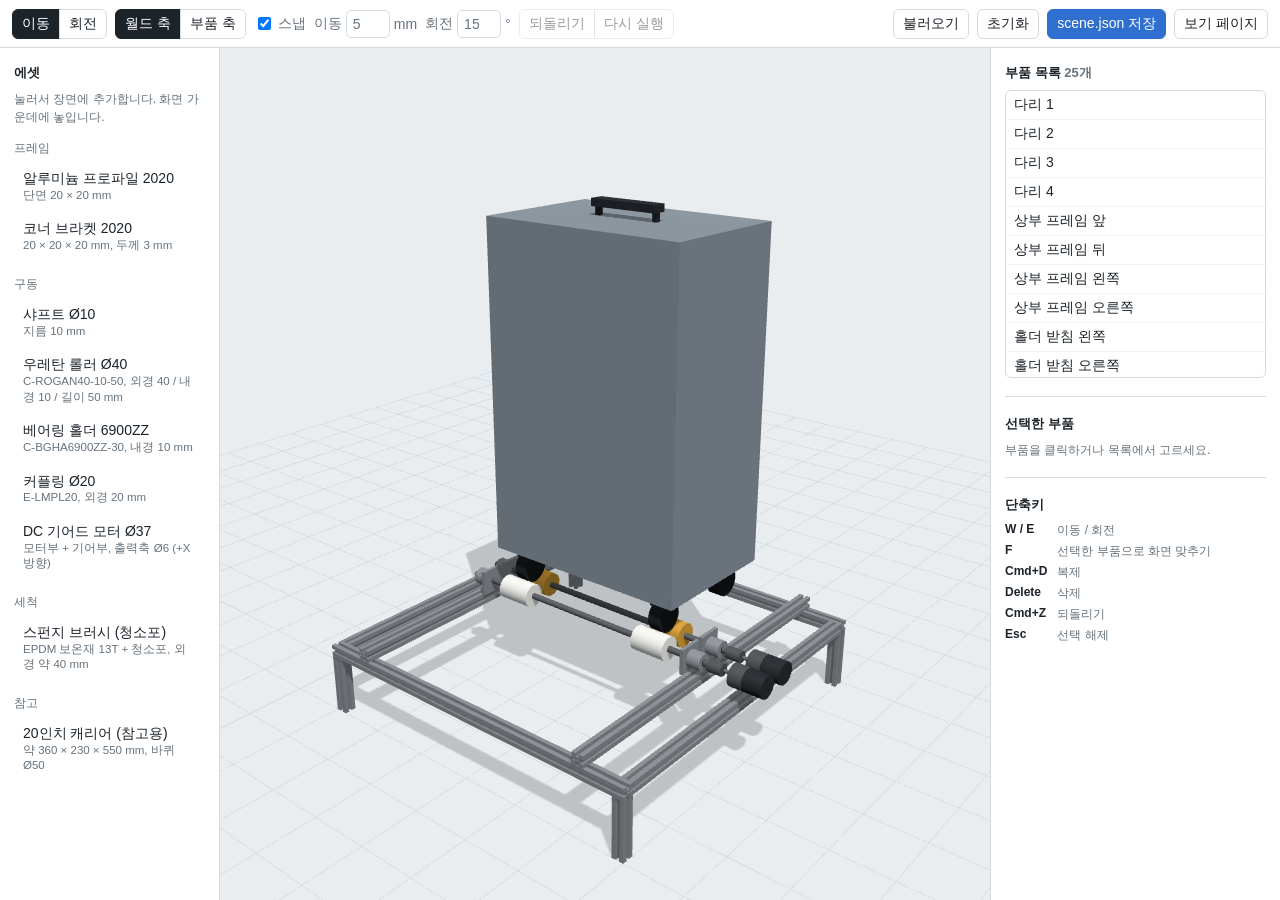
==== editor.html @ 7be14877 "feat: 3D 뷰어와 편집 페이지 추가 - index.html: scene.json 배치를 3D로 보여주는 보기 페이지 - editor.html: 에셋 추가, 이동/회전, 길이 " ====
<!doctype html>
<html lang="ko">
<head>
<meta charset="utf-8">
<meta name="viewport" content="width=device-width, initial-scale=1">
<title>캐리캐리체인지 편집</title>
<link rel="stylesheet" href="css/common.css">
<link rel="stylesheet" href="css/editor.css">
<script type="importmap">
{ "imports": {
  "three": "./vendor/three/three.module.min.js",
  "three/addons/": "./vendor/three/addons/"
} }
</script>
</head>
<body>
<header class="bar">
  <strong>편집</strong>
  <div class="group" role="group" aria-label="조작 방식">
    <button type="button" class="btn on" id="mode-translate" title="이동 (W)">이동</button>
    <button type="button" class="btn" id="mode-rotate" title="회전 (E)">회전</button>
  </div>
  <div class="group" role="group" aria-label="기준 축">
    <button type="button" class="btn on" id="space-world" title="월드 축 기준">월드 축</button>
    <button type="button" class="btn" id="space-local" title="부품 자체 축 기준">부품 축</button>
  </div>
  <label class="snap"><input type="checkbox" id="snap-on" checked> 스냅</label>
  <label class="snap">이동 <input type="number" id="snap-move" value="5" min="1" step="1"> mm</label>
  <label class="snap">회전 <input type="number" id="snap-rot" value="15" min="1" max="90" step="1">°</label>
  <div class="group">
    <button type="button" class="btn" id="undo" title="되돌리기 (Cmd/Ctrl+Z)">되돌리기</button>
    <button type="button" class="btn" id="redo" title="다시 실행 (Cmd/Ctrl+Shift+Z)">다시 실행</button>
  </div>
  <span class="spacer"></span>
  <span class="muted" id="dirty"></span>
  <button type="button" class="btn" id="import" title="내 컴퓨터의 scene.json 불러오기">불러오기</button>
  <button type="button" class="btn" id="reset" title="편집을 버리고 레포에 저장된 배치로 되돌리기">초기화</button>
  <button type="button" class="btn primary" id="export" title="지금 배치를 scene.json 파일로 내려받기">scene.json 저장</button>
  <a class="btn" href="index.html">보기 페이지</a>
  <input type="file" id="file" accept=".json,application/json" hidden>
</header>

<aside class="panel left" aria-label="에셋">
  <h2>에셋</h2>
  <p class="help">눌러서 장면에 추가합니다. 화면 가운데에 놓입니다.</p>
  <div id="assets"></div>
</aside>

<main id="view" aria-label="3D 편집 화면"></main>

<aside class="panel right" aria-label="부품">
  <section>
    <h2>부품 목록 <span class="muted" id="obj-count"></span></h2>
    <ul id="outliner"></ul>
  </section>
  <section id="props">
    <h2>선택한 부품</h2>
    <p class="help" id="no-sel">부품을 클릭하거나 목록에서 고르세요.</p>
    <form id="prop-form" hidden autocomplete="off">
      <label class="row">이름 <input type="text" id="p-name"></label>
      <p class="spec" id="p-asset"></p>
      <div id="p-params"></div>
      <fieldset>
        <legend>위치 (mm)</legend>
        <div class="xyz">
          <label>X <input type="number" step="any" data-k="position" data-i="0"></label>
          <label>Y <input type="number" step="any" data-k="position" data-i="1"></label>
          <label>Z <input type="number" step="any" data-k="position" data-i="2"></label>
        </div>
      </fieldset>
      <fieldset>
        <legend>회전 (°)</legend>
        <div class="xyz">
          <label>X <input type="number" step="any" data-k="rotation" data-i="0"></label>
          <label>Y <input type="number" step="any" data-k="rotation" data-i="1"></label>
          <label>Z <input type="number" step="any" data-k="rotation" data-i="2"></label>
        </div>
      </fieldset>
      <div class="actions">
        <button type="button" class="btn" id="dup" title="복제 (Cmd/Ctrl+D)">복제</button>
        <button type="button" class="btn danger" id="del" title="삭제 (Delete)">삭제</button>
      </div>
    </form>
  </section>
  <section class="keys">
    <h2>단축키</h2>
    <dl>
      <dt>W / E</dt><dd>이동 / 회전</dd>
      <dt>F</dt><dd>선택한 부품으로 화면 맞추기</dd>
      <dt>Cmd+D</dt><dd>복제</dd>
      <dt>Delete</dt><dd>삭제</dd>
      <dt>Cmd+Z</dt><dd>되돌리기</dd>
      <dt>Esc</dt><dd>선택 해제</dd>
    </dl>
  </section>
</aside>

<div id="banner" class="banner" hidden>
  <span>이 브라우저에 저장하지 않은 편집 내용이 남아 있습니다.</span>
  <button type="button" class="btn primary" id="draft-restore">이어서 편집</button>
  <button type="button" class="btn" id="draft-discard">버리기</button>
</div>

<dialog id="saved">
  <h2>scene.json 을 저장했습니다</h2>
  <p>레포에 반영해야 보기 페이지에 나타납니다. 내려받은 파일로 레포의 <code>scene.json</code> 을 바꾼 뒤 아래를 실행하세요.</p>
<pre>git switch gh-pages
git pull
# 내려받은 scene.json 을 레포 폴더에 덮어쓰기
git add scene.json
git commit -m "feat: 기기 배치 수정"
git push</pre>
  <form method="dialog"><button class="btn primary">확인</button></form>
</dialog>

<div id="msg" class="msg" hidden></div>

<script type="module" src="js/editor.js"></script>
</body>
</html>
---- css/common.css ----
:root{
  --bg:#e9edf0;
  --panel:#ffffff;
  --text:#1c2329;
  --muted:#66727c;
  --line:#d3dae0;
  --accent:#2f6fd0;
  --accent-text:#ffffff;
  --danger:#c43c3c;
  --hover:#f1f4f6;
  --font:-apple-system, BlinkMacSystemFont, "Apple SD Gothic Neo", "Pretendard", "Malgun Gothic", sans-serif;
}
*{box-sizing:border-box}
html,body{margin:0;height:100%;overflow:hidden;background:var(--bg);color:var(--text);font-family:var(--font);font-size:14px}
button,input,select{font:inherit;color:inherit}
.bar{position:fixed;top:0;left:0;right:0;height:48px;display:flex;align-items:center;gap:10px;padding:0 12px;background:var(--panel);border-bottom:1px solid var(--line);z-index:10}
.bar strong{font-size:15px;white-space:nowrap}
.spacer{flex:1}
.muted{color:var(--muted)}
.btn{display:inline-flex;align-items:center;gap:6px;height:30px;padding:0 12px;border:1px solid var(--line);border-radius:6px;background:var(--panel);text-decoration:none;color:var(--text);cursor:pointer;white-space:nowrap}
.btn:hover{background:var(--hover)}
.btn.primary{background:var(--accent);border-color:var(--accent);color:var(--accent-text)}
.btn.primary:hover{filter:brightness(1.08)}
.btn.on{background:var(--text);border-color:var(--text);color:#fff}
.btn:disabled{opacity:.45;cursor:default}
.btn:focus-visible,a:focus-visible,input:focus-visible,select:focus-visible{outline:2px solid var(--accent);outline-offset:1px}
.msg{position:fixed;left:50%;top:50%;transform:translate(-50%,-50%);background:var(--panel);border:1px solid var(--line);border-radius:8px;padding:18px 20px;max-width:440px;line-height:1.6;box-shadow:0 8px 30px rgba(0,0,0,.12);z-index:20}
.msg small{color:var(--muted)}
code{background:var(--hover);padding:1px 5px;border-radius:4px;font-size:.92em}
[hidden]{display:none !important}
---- css/editor.css ----
.bar{gap:8px;overflow-x:auto}
.group{display:flex;gap:0}
.group .btn{border-radius:0}
.group .btn:first-child{border-radius:6px 0 0 6px}
.group .btn:last-child{border-radius:0 6px 6px 0}
.group .btn + .btn{margin-left:-1px}
#dirty{white-space:nowrap;font-size:12px}
.snap{display:flex;align-items:center;gap:4px;color:var(--muted);white-space:nowrap}
.snap input[type=number]{width:52px;height:28px;border:1px solid var(--line);border-radius:5px;padding:0 6px;background:var(--panel)}

.panel{position:fixed;top:48px;bottom:0;background:var(--panel);overflow-y:auto;padding:12px 14px 24px}
.panel.left{left:0;width:220px;border-right:1px solid var(--line)}
.panel.right{right:0;width:290px;border-left:1px solid var(--line)}
#view{position:fixed;top:48px;bottom:0;left:220px;right:290px}
.panel h2{font-size:13px;font-weight:700;margin:4px 0 8px}
.panel section + section{margin-top:18px;padding-top:14px;border-top:1px solid var(--line)}
.help{color:var(--muted);font-size:12px;margin:0 0 10px;line-height:1.5}

.cat{font-size:12px;color:var(--muted);margin:14px 0 4px}
.asset{display:block;width:100%;text-align:left;border:1px solid transparent;background:none;border-radius:6px;padding:7px 8px;cursor:pointer;line-height:1.35}
.asset:hover{background:var(--hover);border-color:var(--line)}
.asset small{display:block;color:var(--muted);font-size:11.5px}

#outliner{list-style:none;margin:0;padding:0;max-height:32vh;overflow-y:auto;border:1px solid var(--line);border-radius:6px}
#outliner li{padding:5px 8px;cursor:pointer;border-bottom:1px solid var(--hover);white-space:nowrap;overflow:hidden;text-overflow:ellipsis}
#outliner li:last-child{border-bottom:none}
#outliner li:hover{background:var(--hover)}
#outliner li.sel{background:var(--accent);color:#fff}
#outliner li.empty{color:var(--muted);cursor:default}

#prop-form .row{display:flex;flex-direction:column;gap:4px;font-size:12px;color:var(--muted)}
#prop-form input{height:30px;border:1px solid var(--line);border-radius:5px;padding:0 8px;background:var(--panel);width:100%;min-width:0}
.spec{font-size:12px;color:var(--muted);margin:6px 0 10px;line-height:1.5}
fieldset{border:none;padding:0;margin:10px 0 0}
legend{font-size:12px;color:var(--muted);padding:0;margin-bottom:4px}
.xyz{display:grid;grid-template-columns:repeat(3,1fr);gap:6px}
.xyz label{display:flex;align-items:center;gap:4px;font-size:12px;color:var(--muted)}
.param{display:grid;grid-template-columns:1fr 84px;gap:8px;align-items:center;margin-top:6px}
.param input[type=range]{height:auto;padding:0;border:none}
.param-label{font-size:12px;color:var(--muted);margin-top:8px}
.actions{display:flex;gap:6px;margin-top:14px}
.btn.danger{color:var(--danger)}

.keys dl{display:grid;grid-template-columns:auto 1fr;gap:4px 10px;margin:0;font-size:12px}
.keys dt{font-weight:600}
.keys dd{margin:0;color:var(--muted)}

.banner{position:fixed;left:50%;top:60px;transform:translateX(-50%);display:flex;align-items:center;gap:10px;background:var(--panel);border:1px solid var(--line);border-radius:8px;padding:8px 10px 8px 14px;box-shadow:0 6px 24px rgba(0,0,0,.12);z-index:15}

dialog{border:1px solid var(--line);border-radius:10px;padding:20px 22px;max-width:520px;line-height:1.6}
dialog h2{font-size:16px;margin:0 0 8px}
dialog pre{background:var(--hover);border-radius:6px;padding:10px 12px;font-size:12.5px;overflow-x:auto}
dialog form{text-align:right}

@media (max-width:900px){
  .panel.left{width:170px}
  .panel.right{width:240px}
  #view{left:170px;right:240px}
}
@media (max-width:1360px){
  .bar > strong{display:none}
  .bar .btn{padding:0 9px}
  .snap input[type=number]{width:44px}
}
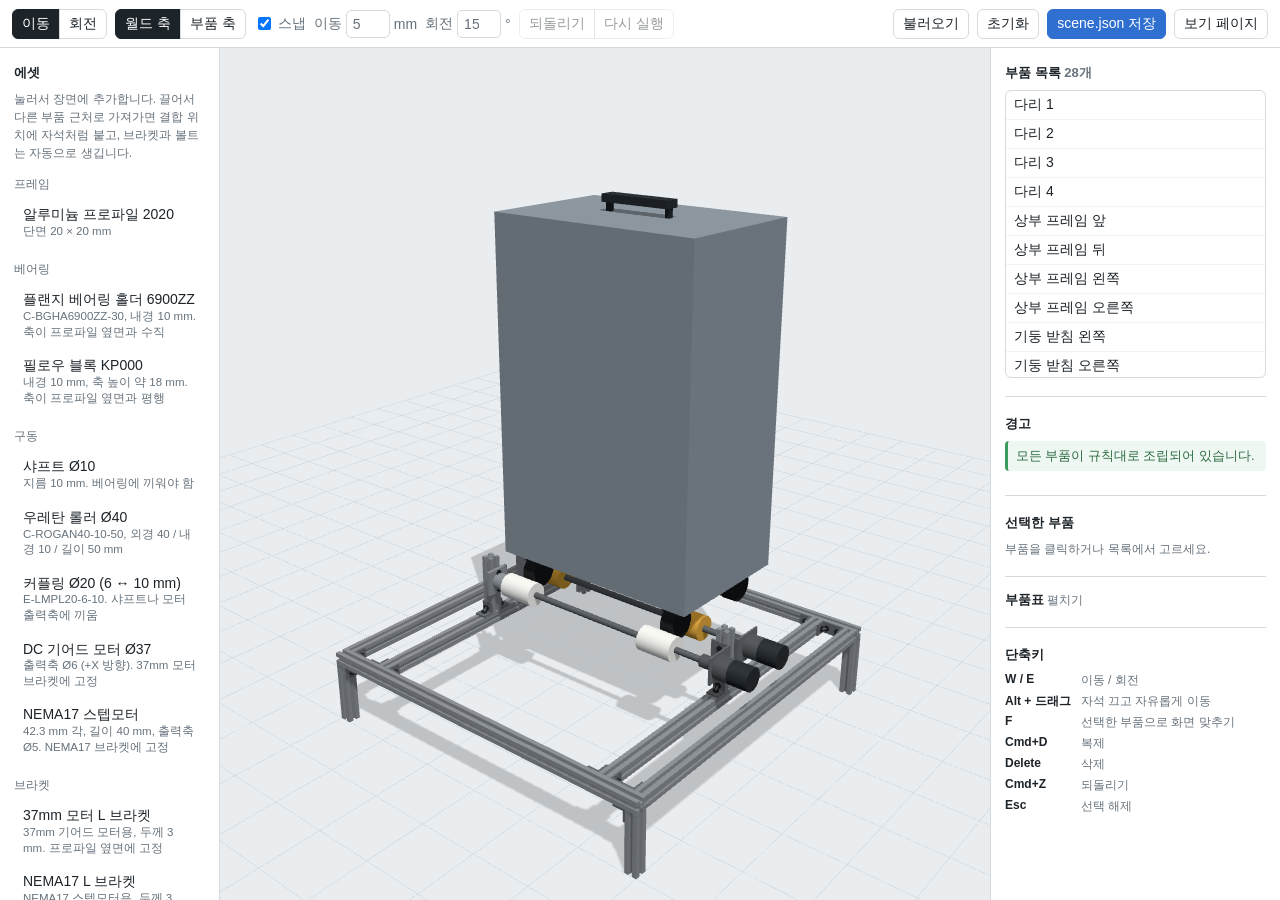
==== commit 4026d038: "feat: 조립 규칙과 자동 체결 부품 추가 - 프로파일 T자/ㄱ자/일자 결합 판정, 코너 브라켓·일자 플레이트·M5 볼트 자동 생성 - 베어링 홀더·모터 브라켓은 프로파일 옆면," ====
--- a/editor.html
+++ b/editor.html
@@ -42,16 +42,20 @@
 
 <aside class="panel left" aria-label="에셋">
   <h2>에셋</h2>
-  <p class="help">눌러서 장면에 추가합니다. 화면 가운데에 놓입니다.</p>
+  <p class="help">눌러서 장면에 추가합니다. 끌어서 다른 부품 근처로 가져가면 결합 위치에 자석처럼 붙고, 브라켓과 볼트는 자동으로 생깁니다.</p>
   <div id="assets"></div>
 </aside>
 
-<main id="view" aria-label="3D 편집 화면"></main>
+<main id="view" aria-label="3D 편집 화면"><p id="snap-hint" class="snap-hint" hidden></p></main>
 
 <aside class="panel right" aria-label="부품">
   <section>
     <h2>부품 목록 <span class="muted" id="obj-count"></span></h2>
     <ul id="outliner"></ul>
+  </section>
+  <section>
+    <h2>경고 <span class="bad-count" id="warn-count"></span></h2>
+    <ul id="warnings"></ul>
   </section>
   <section id="props">
     <h2>선택한 부품</h2>
@@ -59,6 +63,7 @@
     <form id="prop-form" hidden autocomplete="off">
       <label class="row">이름 <input type="text" id="p-name"></label>
       <p class="spec" id="p-asset"></p>
+      <p id="p-status" class="status" hidden></p>
       <div id="p-params"></div>
       <fieldset>
         <legend>위치 (mm)</legend>
@@ -82,10 +87,18 @@
       </div>
     </form>
   </section>
+  <section>
+    <details>
+      <summary><h2>부품표</h2></summary>
+      <p class="help" id="joint-sum"></p>
+      <table class="bom"><tbody id="bom"></tbody></table>
+    </details>
+  </section>
   <section class="keys">
     <h2>단축키</h2>
     <dl>
       <dt>W / E</dt><dd>이동 / 회전</dd>
+      <dt>Alt + 드래그</dt><dd>자석 끄고 자유롭게 이동</dd>
       <dt>F</dt><dd>선택한 부품으로 화면 맞추기</dd>
       <dt>Cmd+D</dt><dd>복제</dd>
       <dt>Delete</dt><dd>삭제</dd>
--- a/css/editor.css
+++ b/css/editor.css
@@ -62,3 +62,26 @@
   .bar .btn{padding:0 9px}
   .snap input[type=number]{width:44px}
 }
+
+/* 조립 규칙 */
+#view{overflow:hidden}
+.snap-hint{position:absolute;left:50%;bottom:16px;transform:translateX(-50%);margin:0;background:var(--text);color:#fff;font-size:13px;padding:6px 12px;border-radius:6px;pointer-events:none;white-space:nowrap}
+.bad-count{color:var(--danger)}
+#warnings{list-style:none;margin:0;padding:0;max-height:22vh;overflow-y:auto}
+#warnings li{padding:6px 8px;border-left:3px solid var(--danger);background:#fbefee;border-radius:4px;margin-bottom:6px;cursor:pointer;font-size:12.5px;line-height:1.45}
+#warnings li b{display:block;font-weight:600}
+#warnings li span{color:#8a3a33}
+#warnings li.empty{border-left-color:#3b9b5d;background:#eef7f1;color:#2e6b44;cursor:default}
+#outliner li.bad::before{content:"";display:inline-block;width:7px;height:7px;border-radius:50%;background:var(--danger);margin-right:7px;vertical-align:1px}
+#outliner li.sel.bad::before{background:#fff}
+.status{font-size:12px;border-radius:5px;padding:6px 8px;margin:0 0 6px;line-height:1.45}
+.status.ok{background:#eef7f1;color:#2e6b44}
+.status.bad{background:#fbefee;color:#a3352c}
+details summary{cursor:pointer;list-style:none}
+details summary::-webkit-details-marker{display:none}
+details summary h2{display:inline}
+details summary::after{content:" 펼치기";font-size:12px;color:var(--muted)}
+details[open] summary::after{content:" 접기"}
+table.bom{width:100%;border-collapse:collapse;font-size:12px}
+table.bom td{padding:4px 2px;border-bottom:1px solid var(--hover)}
+table.bom td:last-child{text-align:right;font-variant-numeric:tabular-nums;width:40px}
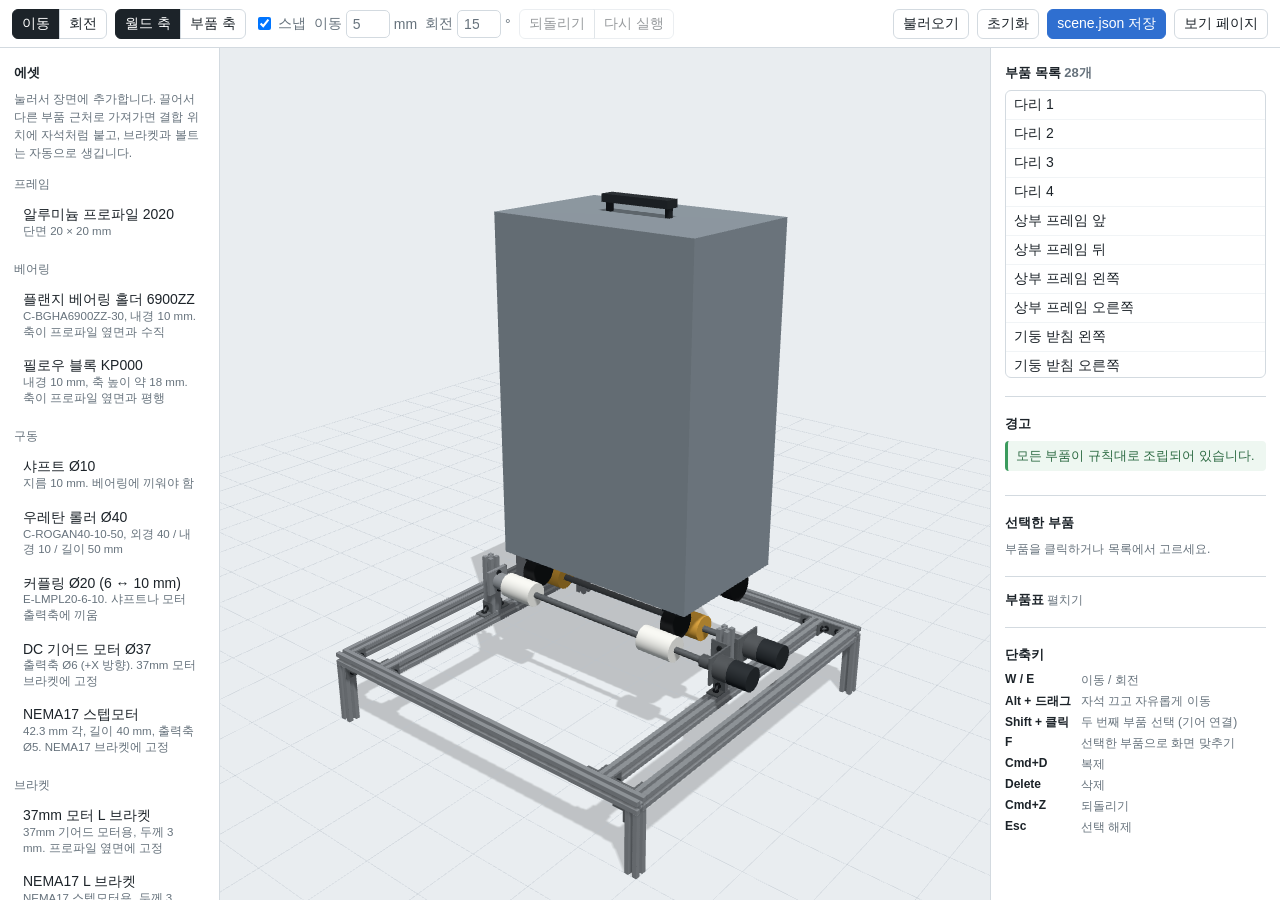
==== commit ea05b1f7: "feat: 축끼리 평기어 연결 기능 추가 - Shift+클릭으로 두 축(샤프트, 모터 출력축)을 골라 기어로 연결 - 기어비만 입력하면 축 간 거리에 맞는 모듈·잇수 자동 계산 (" ====
--- a/editor.html
+++ b/editor.html
@@ -64,6 +64,7 @@
       <label class="row">이름 <input type="text" id="p-name"></label>
       <p class="spec" id="p-asset"></p>
       <p id="p-status" class="status" hidden></p>
+      <div id="pair" class="pair" hidden></div>
       <div id="p-params"></div>
       <fieldset>
         <legend>위치 (mm)</legend>
@@ -86,6 +87,28 @@
         <button type="button" class="btn danger" id="del" title="삭제 (Delete)">삭제</button>
       </div>
     </form>
+    <form id="link-form" hidden autocomplete="off" onsubmit="return false">
+      <p class="link-title">기어 연결</p>
+      <p class="spec"><b id="l-a"></b> ↔ <b id="l-b"></b></p>
+      <p id="l-status" class="status"></p>
+      <fieldset>
+        <legend>기어비 (회전수 비율)</legend>
+        <div class="ratio">
+          <label>앞 <input type="number" id="l-ra" min="0.1" step="0.5"></label>
+          <span>:</span>
+          <label>뒤 <input type="number" id="l-rb" min="0.1" step="0.5"></label>
+        </div>
+        <p class="help">앞쪽이 1바퀴 돌 때 뒤쪽이 도는 바퀴 수. 1 : 2 는 2배 빨라짐(증속), 2 : 1 은 절반(감속).</p>
+      </fieldset>
+      <label class="row">모듈 (이빨 크기) <select id="l-module"></select></label>
+      <label class="row">기어 위치 (축 방향) <input type="range" id="l-pos"></label>
+      <p class="spec" id="l-info"></p>
+      <div class="actions">
+        <button type="button" class="btn primary" id="l-fix" hidden>거리 맞추기</button>
+        <button type="button" class="btn" id="l-swap" title="앞뒤 바꾸기">앞뒤 바꾸기</button>
+        <button type="button" class="btn danger" id="l-del">연결 삭제</button>
+      </div>
+    </form>
   </section>
   <section>
     <details>
@@ -99,6 +122,7 @@
     <dl>
       <dt>W / E</dt><dd>이동 / 회전</dd>
       <dt>Alt + 드래그</dt><dd>자석 끄고 자유롭게 이동</dd>
+      <dt>Shift + 클릭</dt><dd>두 번째 부품 선택 (기어 연결)</dd>
       <dt>F</dt><dd>선택한 부품으로 화면 맞추기</dd>
       <dt>Cmd+D</dt><dd>복제</dd>
       <dt>Delete</dt><dd>삭제</dd>
--- a/css/editor.css
+++ b/css/editor.css
@@ -85,3 +85,18 @@
 table.bom{width:100%;border-collapse:collapse;font-size:12px}
 table.bom td{padding:4px 2px;border-bottom:1px solid var(--hover)}
 table.bom td:last-child{text-align:right;font-variant-numeric:tabular-nums;width:40px}
+
+/* 기어 연결 */
+.pair{margin:8px 0 4px;padding:8px 10px;border:1px dashed var(--line);border-radius:6px}
+.pair .help{margin:0 0 6px}
+#outliner li.second{box-shadow:inset 3px 0 0 var(--accent);background:#eaf1fb}
+#outliner li.link{color:#8a6a1f}
+#outliner li.link.sel{color:#fff}
+#link-form .row{display:flex;flex-direction:column;gap:4px;font-size:12px;color:var(--muted);margin-top:10px}
+#link-form select{height:30px;border:1px solid var(--line);border-radius:5px;padding:0 6px;background:var(--panel)}
+#link-form input[type=range]{width:100%}
+.link-title{font-weight:700;margin:0 0 2px}
+.ratio{display:flex;align-items:center;gap:6px}
+.ratio label{display:flex;align-items:center;gap:4px;font-size:12px;color:var(--muted)}
+.ratio input{width:64px;height:30px;border:1px solid var(--line);border-radius:5px;padding:0 6px}
+#link-form .actions{flex-wrap:wrap}
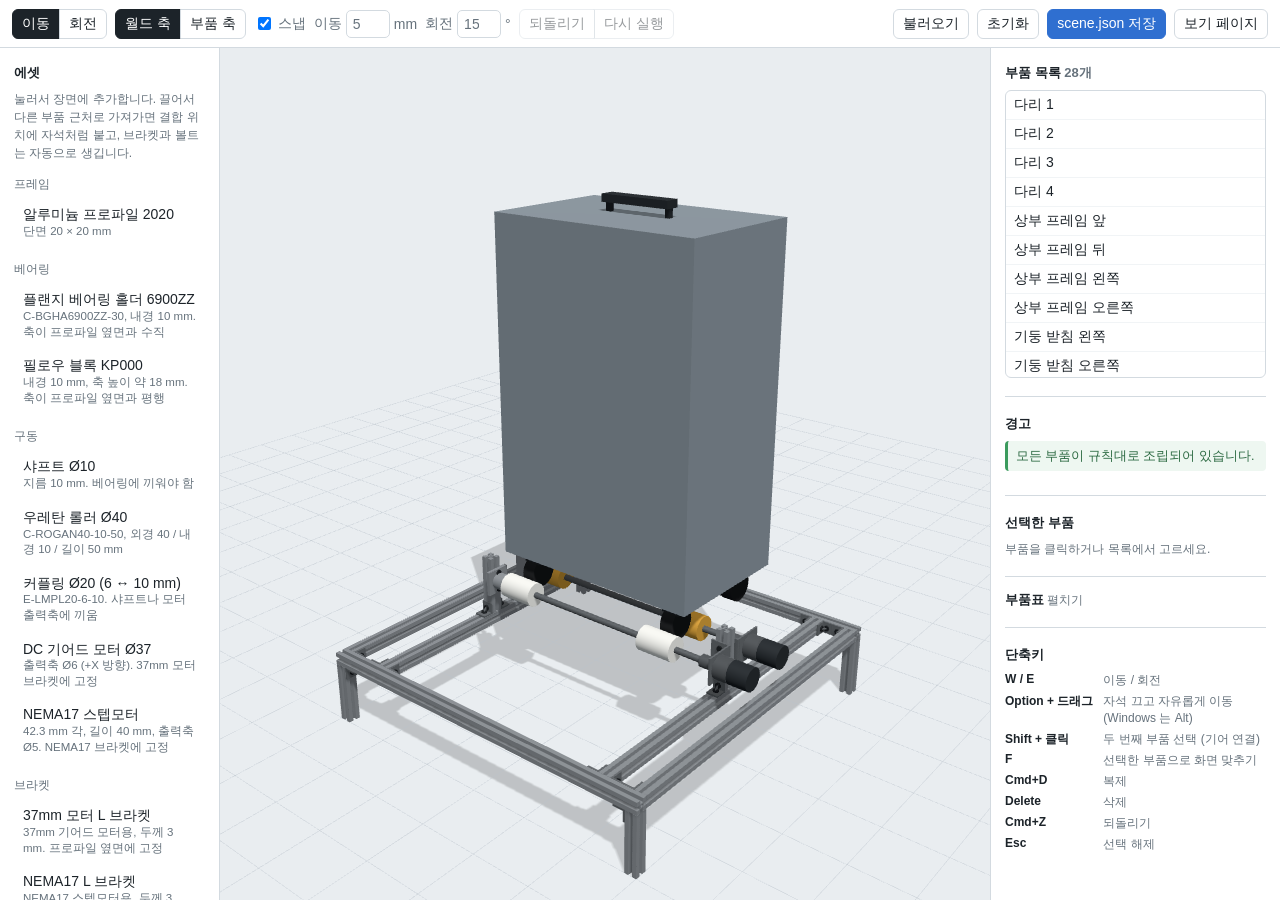
==== commit 44c84053: "fix: 결합된 부품을 떼어낼 수 있게 수정 - 샤프트·축 부품을 축 방향으로 끝 밖까지 빼내면 더 이상 자석으로 붙지 않음 - 선택한 부품 패널에 '떼어내기' 버튼 추가 (붙어 " ====
--- a/editor.html
+++ b/editor.html
@@ -83,6 +83,7 @@
         </div>
       </fieldset>
       <div class="actions">
+        <button type="button" class="btn" id="detach" title="붙어 있는 대상에서 위로 들어 올려 떼어내기" hidden>떼어내기</button>
         <button type="button" class="btn" id="dup" title="복제 (Cmd/Ctrl+D)">복제</button>
         <button type="button" class="btn danger" id="del" title="삭제 (Delete)">삭제</button>
       </div>
@@ -121,7 +122,7 @@
     <h2>단축키</h2>
     <dl>
       <dt>W / E</dt><dd>이동 / 회전</dd>
-      <dt>Alt + 드래그</dt><dd>자석 끄고 자유롭게 이동</dd>
+      <dt>Option + 드래그</dt><dd>자석 끄고 자유롭게 이동 (Windows 는 Alt)</dd>
       <dt>Shift + 클릭</dt><dd>두 번째 부품 선택 (기어 연결)</dd>
       <dt>F</dt><dd>선택한 부품으로 화면 맞추기</dd>
       <dt>Cmd+D</dt><dd>복제</dd>
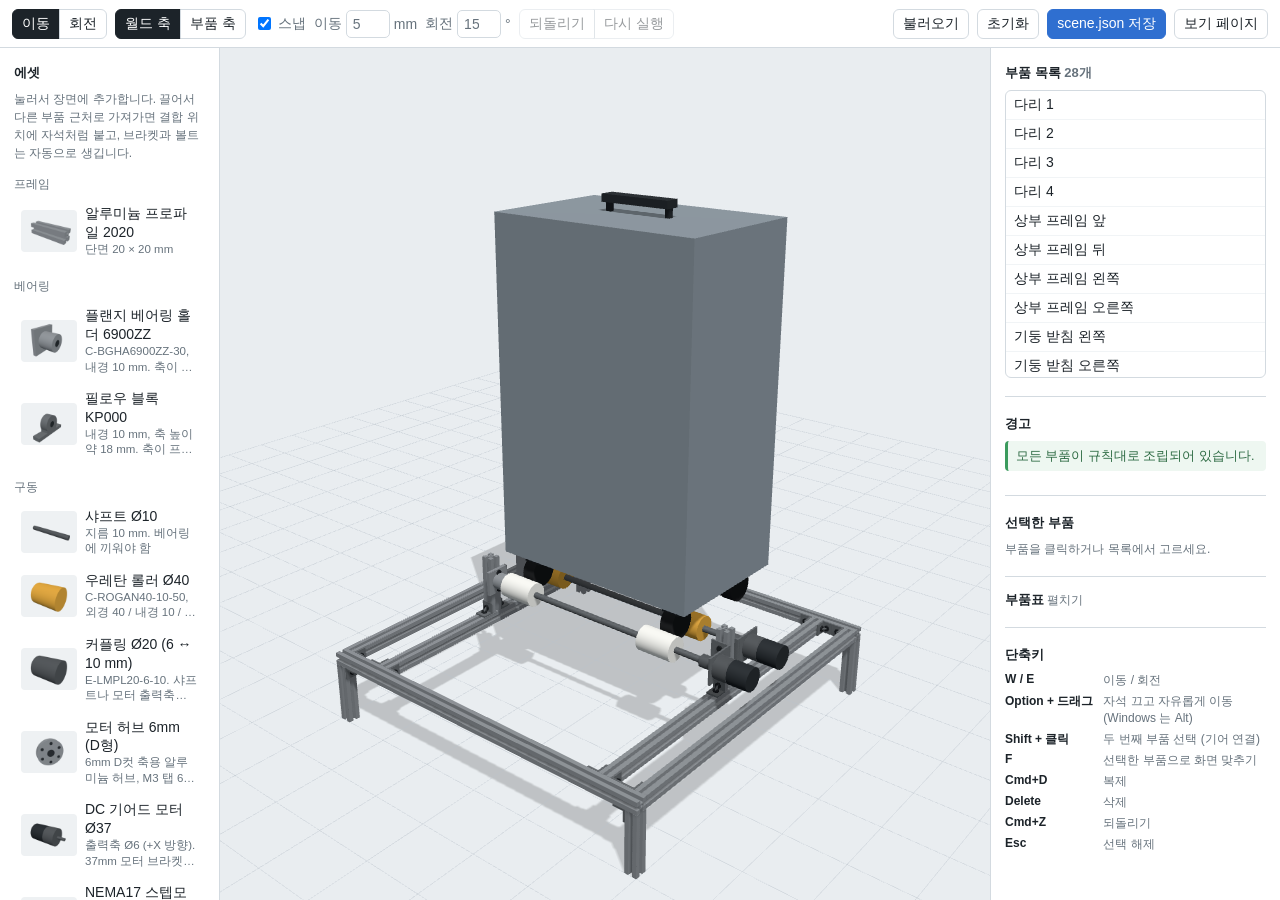
==== commit 0a182e38: "feat: 모터 허브 에셋과 부품 사진 추가 - 모터 허브 6mm (D형): 모터 출력축이나 샤프트에 끼우고, 플랜지에 기어를 달 수 있음 (기어 연결 대상) - 에셋 목록과 선택" ====
--- a/editor.html
+++ b/editor.html
@@ -62,6 +62,7 @@
     <p class="help" id="no-sel">부품을 클릭하거나 목록에서 고르세요.</p>
     <form id="prop-form" hidden autocomplete="off">
       <label class="row">이름 <input type="text" id="p-name"></label>
+      <div id="p-photos" class="photos"></div>
       <p class="spec" id="p-asset"></p>
       <p id="p-status" class="status" hidden></p>
       <div id="pair" class="pair" hidden></div>
--- a/css/editor.css
+++ b/css/editor.css
@@ -100,3 +100,14 @@
 .ratio label{display:flex;align-items:center;gap:4px;font-size:12px;color:var(--muted)}
 .ratio input{width:64px;height:30px;border:1px solid var(--line);border-radius:5px;padding:0 6px}
 #link-form .actions{flex-wrap:wrap}
+
+/* 에셋 사진 */
+.asset{display:flex;gap:8px;align-items:center}
+.asset .thumb{width:56px;height:42px;flex:none;border-radius:4px;background:#eef1f3;object-fit:contain}
+.asset .txt{min-width:0}
+.photos{display:flex;gap:6px;margin:8px 0 0}
+.photos figure{margin:0;flex:1;min-width:0}
+.photos img{width:100%;aspect-ratio:4/3;object-fit:contain;background:#eef1f3;border-radius:6px;display:block}
+.photos figcaption{font-size:11px;color:var(--muted);margin-top:2px}
+.asset small{display:-webkit-box;-webkit-line-clamp:2;-webkit-box-orient:vertical;overflow:hidden}
+.asset{padding:6px}
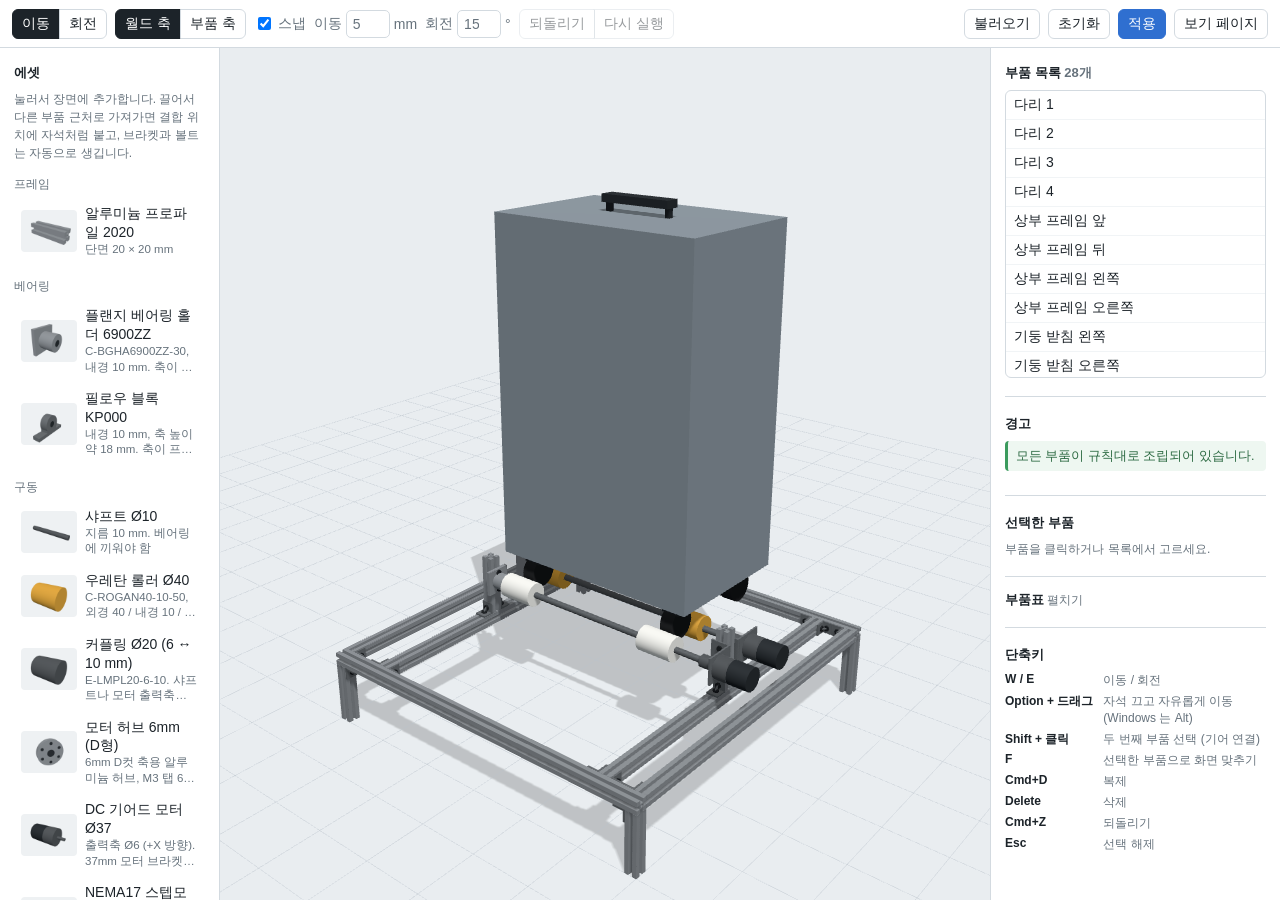
==== commit 40d0356d: "feat: 편집 페이지에서 바로 사이트에 적용 - 'scene.json 저장'을 '적용'으로 변경: GitHub API 로 gh-pages 의 scene.json 을 바로 커밋 -" ====
--- a/editor.html
+++ b/editor.html
@@ -35,7 +35,7 @@
   <span class="muted" id="dirty"></span>
   <button type="button" class="btn" id="import" title="내 컴퓨터의 scene.json 불러오기">불러오기</button>
   <button type="button" class="btn" id="reset" title="편집을 버리고 레포에 저장된 배치로 되돌리기">초기화</button>
-  <button type="button" class="btn primary" id="export" title="지금 배치를 scene.json 파일로 내려받기">scene.json 저장</button>
+  <button type="button" class="btn primary" id="export" title="지금 배치를 사이트에 바로 적용 (모든 사람에게 보임)">적용</button>
   <a class="btn" href="index.html">보기 페이지</a>
   <input type="file" id="file" accept=".json,application/json" hidden>
 </header>
@@ -140,16 +140,28 @@
   <button type="button" class="btn" id="draft-discard">버리기</button>
 </div>
 
-<dialog id="saved">
-  <h2>scene.json 을 저장했습니다</h2>
-  <p>레포에 반영해야 보기 페이지에 나타납니다. 내려받은 파일로 레포의 <code>scene.json</code> 을 바꾼 뒤 아래를 실행하세요.</p>
-<pre>git switch gh-pages
-git pull
-# 내려받은 scene.json 을 레포 폴더에 덮어쓰기
-git add scene.json
-git commit -m "feat: 기기 배치 수정"
-git push</pre>
-  <form method="dialog"><button class="btn primary">확인</button></form>
+<dialog id="apply-dlg">
+  <h2>사이트에 적용</h2>
+  <p id="apply-status" class="apply-status"></p>
+  <form id="token-form" hidden>
+    <p>적용하려면 레포에 쓸 수 있는 <b>GitHub 토큰</b>이 한 번 필요합니다. 이 브라우저에만 저장되고 레포에는 올라가지 않습니다.</p>
+    <ol class="steps">
+      <li>GitHub 오른쪽 위 프로필 → <b>Settings</b> → 맨 아래 <b>Developer settings</b></li>
+      <li><b>Personal access tokens → Tokens (classic) → Generate new token (classic)</b></li>
+      <li>Note 에 이름(예: 캐리어 편집기), Expiration 은 기간을 정하고, 권한은 <b>public_repo</b> 하나만 체크</li>
+      <li><b>Generate token</b> 후 나온 <code>ghp_</code> 로 시작하는 값을 아래에 붙여넣기</li>
+    </ol>
+    <p class="help">레포 주인이 아닌 팀원은 먼저 레포 협업자(Settings → Collaborators)로 초대받아야 합니다.</p>
+    <label class="row">토큰 <input type="password" id="token-input" autocomplete="off" placeholder="ghp_..."></label>
+    <div class="dlg-actions">
+      <button type="submit" class="btn primary">저장하고 적용</button>
+    </div>
+  </form>
+  <div class="dlg-actions">
+    <button type="button" class="btn" id="token-clear">토큰 지우기</button>
+    <button type="button" class="btn" id="download">파일로 내려받기 (백업)</button>
+    <button type="button" class="btn" id="apply-close">닫기</button>
+  </div>
 </dialog>
 
 <div id="msg" class="msg" hidden></div>
--- a/css/editor.css
+++ b/css/editor.css
@@ -111,3 +111,14 @@
 .photos figcaption{font-size:11px;color:var(--muted);margin-top:2px}
 .asset small{display:-webkit-box;-webkit-line-clamp:2;-webkit-box-orient:vertical;overflow:hidden}
 .asset{padding:6px}
+
+/* 적용 */
+#apply-dlg{width:min(560px,92vw)}
+.apply-status{margin:0 0 10px;padding:0;line-height:1.6}
+.apply-status:empty{display:none}
+.apply-status.ok{color:#2e6b44}
+.apply-status.bad{color:#a3352c}
+.steps{padding-left:1.2em;margin:6px 0 8px;font-size:13px;line-height:1.7}
+#token-form .row{display:flex;flex-direction:column;gap:4px;font-size:12px;color:var(--muted)}
+#token-form input{height:32px;border:1px solid var(--line);border-radius:5px;padding:0 8px}
+.dlg-actions{display:flex;gap:6px;justify-content:flex-end;margin-top:12px;flex-wrap:wrap}
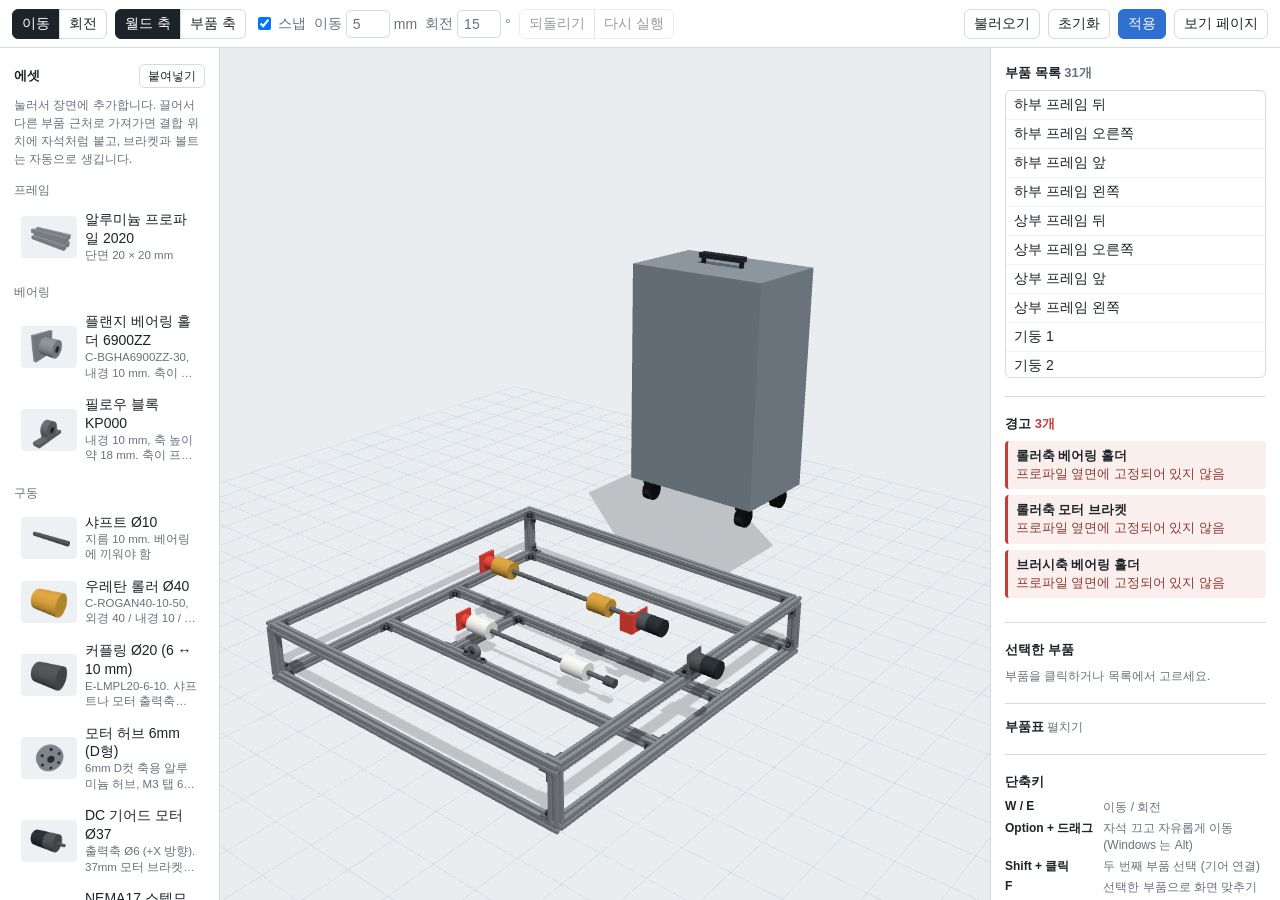
==== commit b77c4999: "feat: 부품 복사 / 붙여넣기 추가 - Cmd/Ctrl+C, Cmd/Ctrl+V 와 버튼 (선택 패널 '복사', 에셋 패널 '붙여넣기') - 선택한 부품에 붙어 있는 부품(샤프" ====
--- a/editor.html
+++ b/editor.html
@@ -41,7 +41,7 @@
 </header>
 
 <aside class="panel left" aria-label="에셋">
-  <h2>에셋</h2>
+  <h2>에셋 <button type="button" class="btn small" id="paste" title="복사한 부품 붙여넣기 (Cmd/Ctrl+V)">붙여넣기</button></h2>
   <p class="help">눌러서 장면에 추가합니다. 끌어서 다른 부품 근처로 가져가면 결합 위치에 자석처럼 붙고, 브라켓과 볼트는 자동으로 생깁니다.</p>
   <div id="assets"></div>
 </aside>
@@ -85,6 +85,7 @@
       </fieldset>
       <div class="actions">
         <button type="button" class="btn" id="detach" title="붙어 있는 대상에서 위로 들어 올려 떼어내기" hidden>떼어내기</button>
+        <button type="button" class="btn" id="copy" title="복사 (Cmd/Ctrl+C)">복사</button>
         <button type="button" class="btn" id="dup" title="복제 (Cmd/Ctrl+D)">복제</button>
         <button type="button" class="btn danger" id="del" title="삭제 (Delete)">삭제</button>
       </div>
@@ -126,6 +127,7 @@
       <dt>Option + 드래그</dt><dd>자석 끄고 자유롭게 이동 (Windows 는 Alt)</dd>
       <dt>Shift + 클릭</dt><dd>두 번째 부품 선택 (기어 연결)</dd>
       <dt>F</dt><dd>선택한 부품으로 화면 맞추기</dd>
+      <dt>Cmd+C / V</dt><dd>복사 / 붙여넣기 (붙어 있는 부품 포함)</dd>
       <dt>Cmd+D</dt><dd>복제</dd>
       <dt>Delete</dt><dd>삭제</dd>
       <dt>Cmd+Z</dt><dd>되돌리기</dd>
--- a/css/editor.css
+++ b/css/editor.css
@@ -122,3 +122,6 @@
 #token-form .row{display:flex;flex-direction:column;gap:4px;font-size:12px;color:var(--muted)}
 #token-form input{height:32px;border:1px solid var(--line);border-radius:5px;padding:0 8px}
 .dlg-actions{display:flex;gap:6px;justify-content:flex-end;margin-top:12px;flex-wrap:wrap}
+.panel.left h2{display:flex;align-items:center;justify-content:space-between}
+.btn.small{height:24px;padding:0 8px;font-size:12px;font-weight:400}
+#prop-form .actions{flex-wrap:wrap}
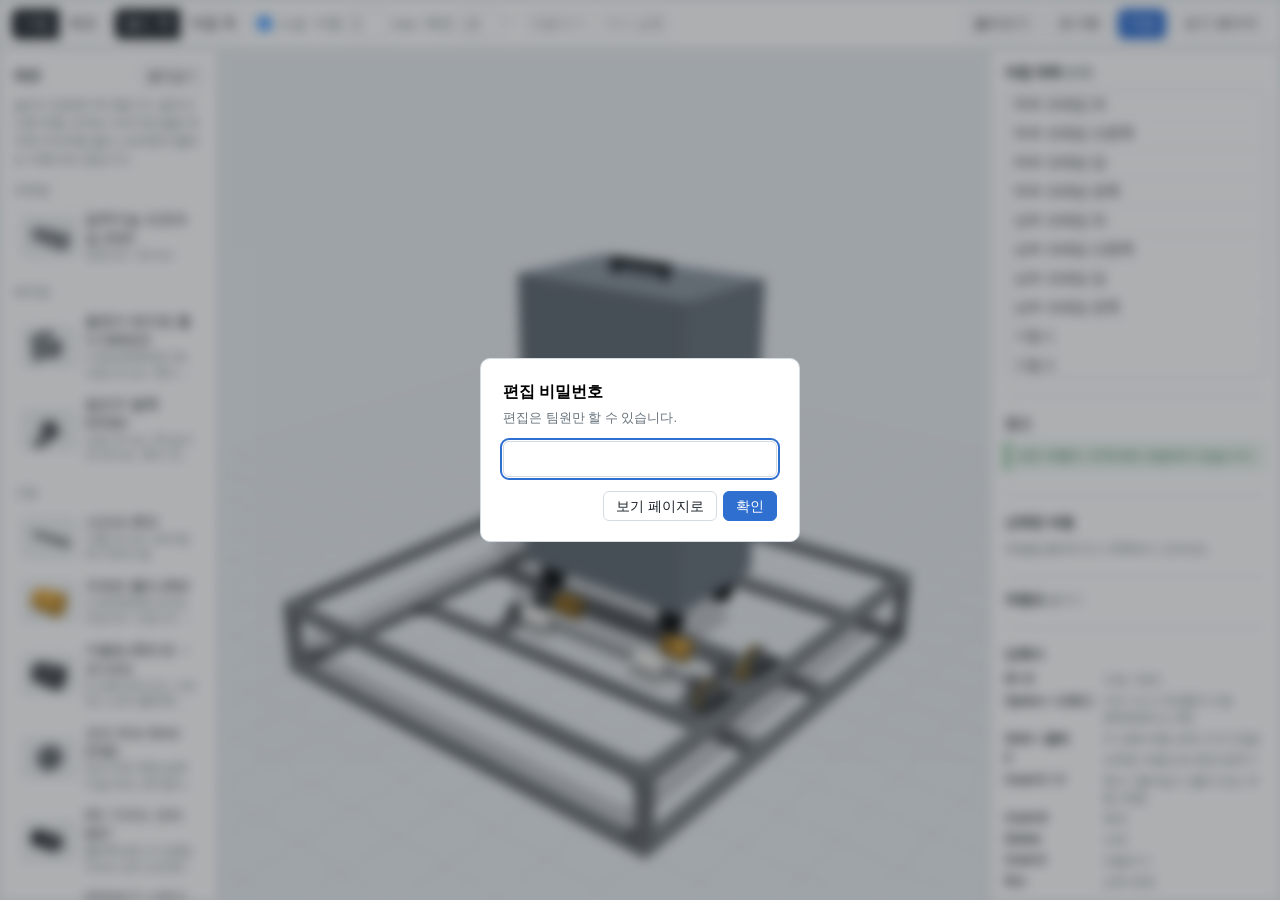
==== commit 50ad1ca9: "feat: 편집 페이지 비밀번호 추가 - 보기 페이지의 '편집하기'와 editor.html 직접 접속 모두 비밀번호 확인 - 확인 전에는 편집 화면을 흐리게 가리고 조작 불가 - " ====
--- a/editor.html
+++ b/editor.html
@@ -168,6 +168,14 @@
 
 <div id="msg" class="msg" hidden></div>
 
+<script type="module">
+  // 비밀번호를 확인하기 전에는 편집 화면을 가린다
+  import { isUnlocked, askPassword } from './js/gate.js';
+  if (!isUnlocked()) {
+    document.body.classList.add('locked');
+    askPassword({ closable: false, onOk: () => document.body.classList.remove('locked') });
+  }
+</script>
 <script type="module" src="js/editor.js"></script>
 </body>
 </html>
--- a/css/common.css
+++ b/css/common.css
@@ -28,3 +28,14 @@
 .msg small{color:var(--muted)}
 code{background:var(--hover);padding:1px 5px;border-radius:4px;font-size:.92em}
 [hidden]{display:none !important}
+
+/* 편집 비밀번호 */
+body.locked > :not(dialog){filter:blur(6px);pointer-events:none;user-select:none}
+dialog.gate{border:1px solid var(--line);border-radius:10px;padding:20px 22px;width:min(320px,90vw)}
+dialog.gate::backdrop{background:rgba(20,28,34,.35)}
+dialog.gate h2{font-size:16px;margin:0 0 4px}
+.gate-help{margin:0 0 12px;color:var(--muted);font-size:13px}
+dialog.gate input{width:100%;height:36px;border:1px solid var(--line);border-radius:6px;padding:0 10px;font-size:16px;letter-spacing:.2em}
+.gate-err{color:var(--danger);font-size:12px;margin:6px 0 0}
+.gate-actions{display:flex;justify-content:flex-end;gap:6px;margin-top:14px}
+dialog.gate form{text-align:left}
